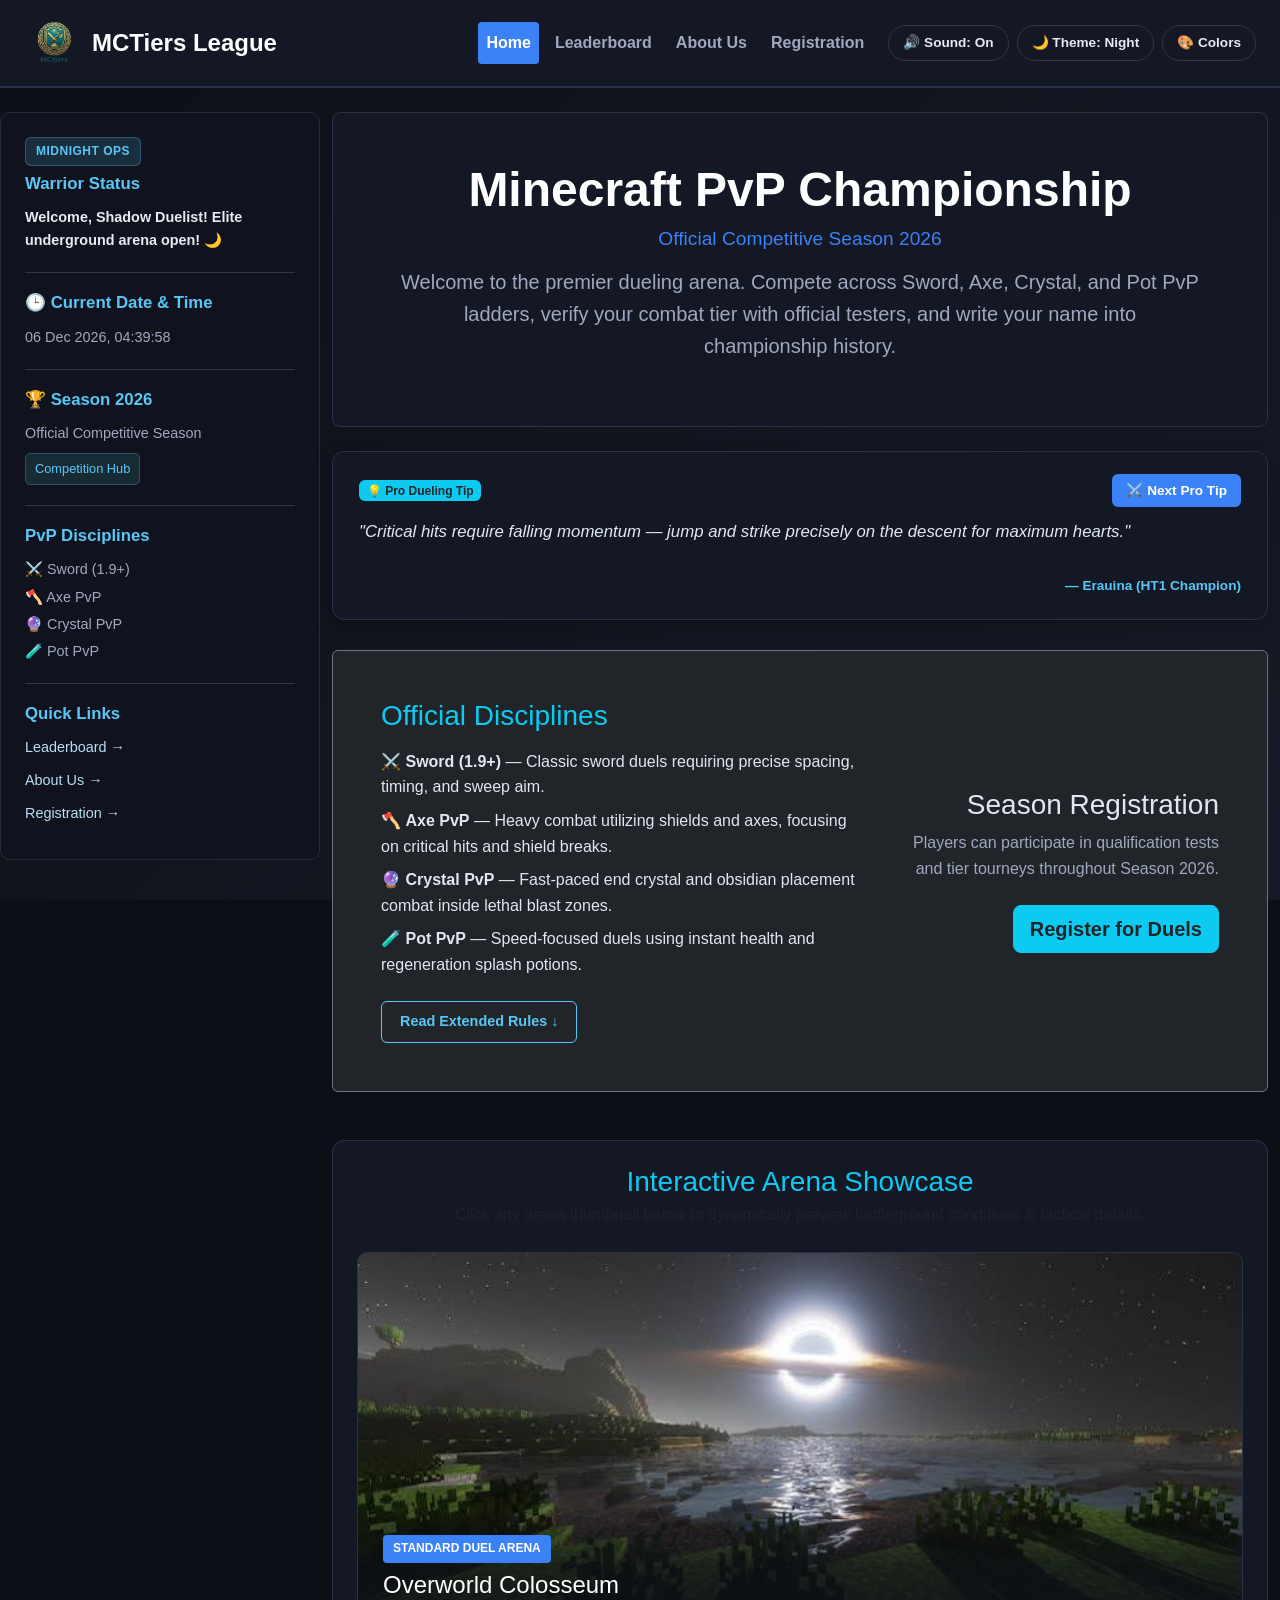
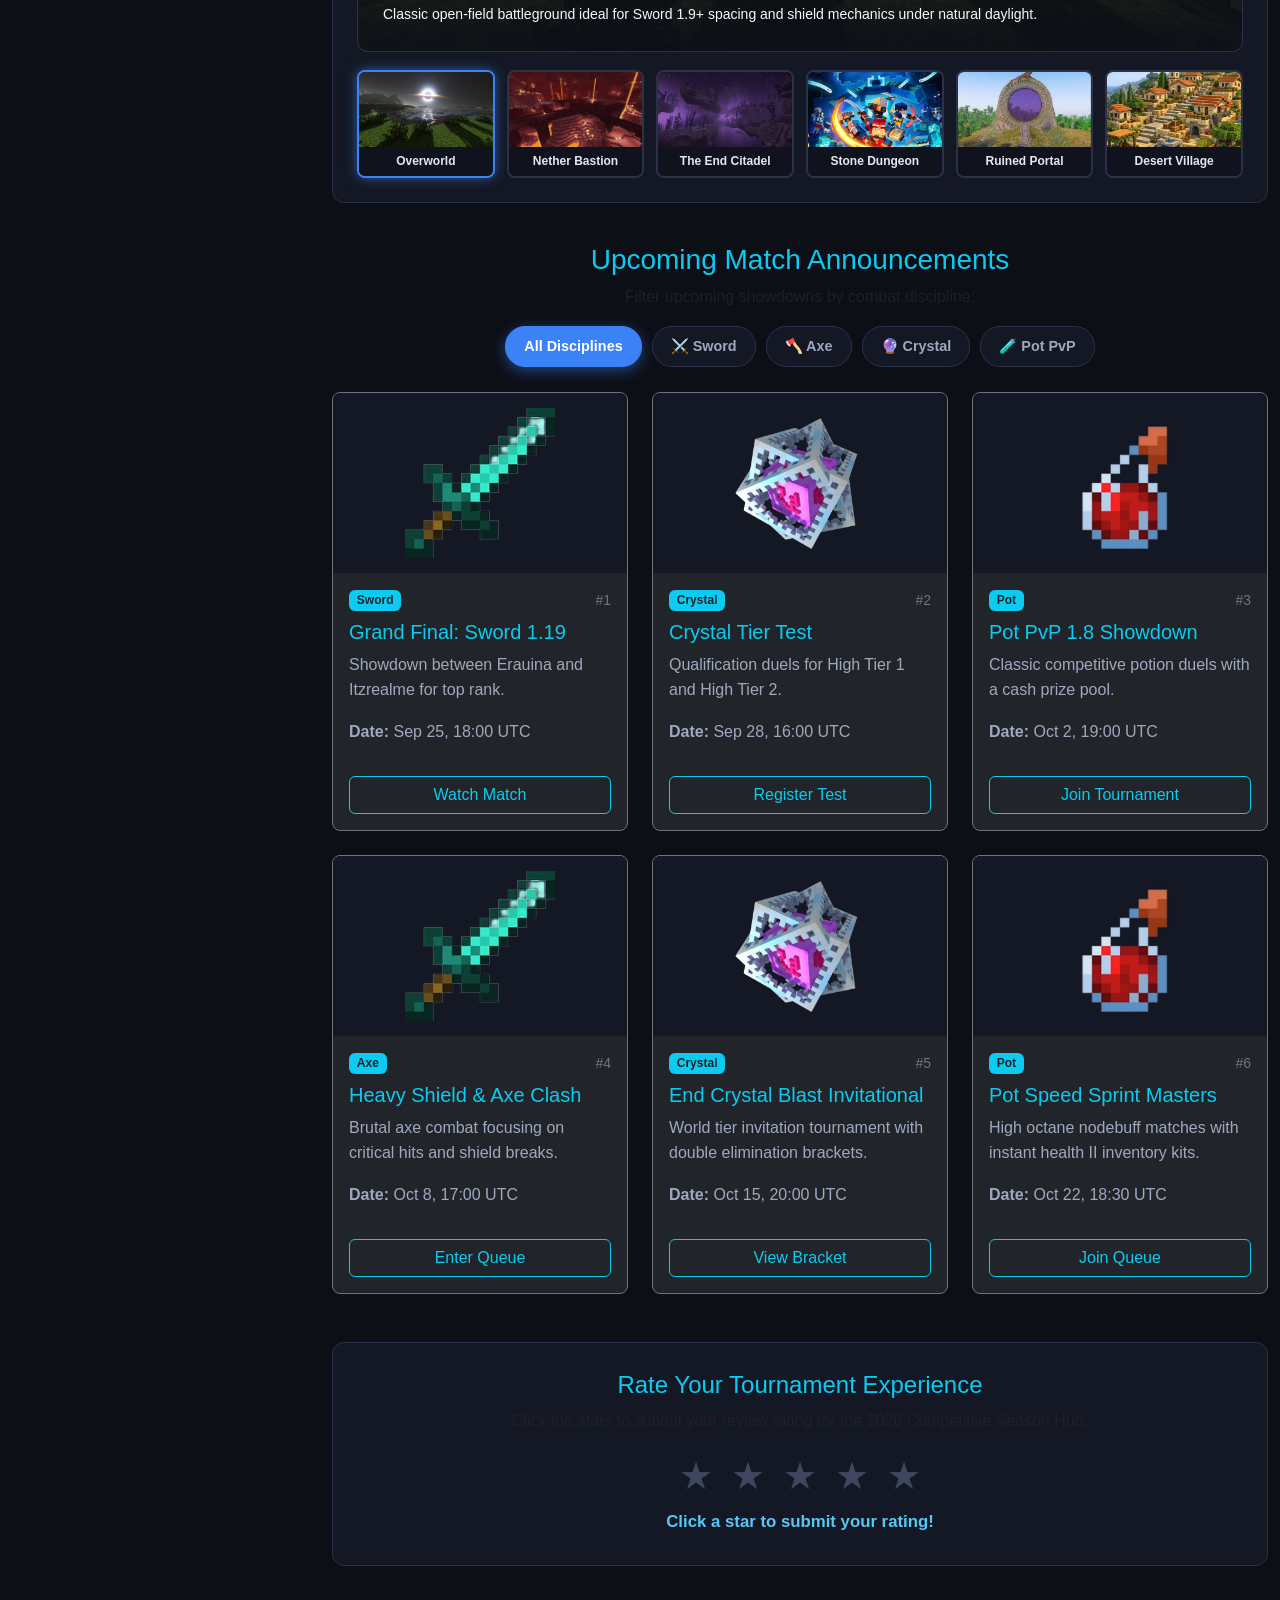
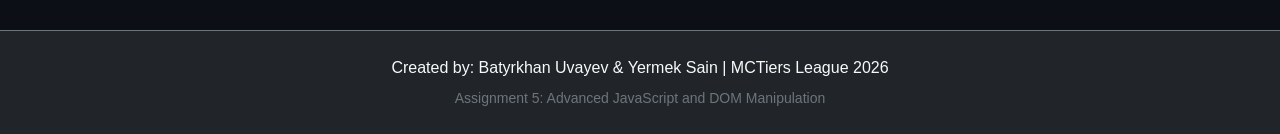
==== index.html @ 9275f5e4 "1" ====
<!DOCTYPE html>
<html lang="en">

<head>
    <meta charset="UTF-8">
    <meta name="viewport" content="width=device-width, initial-scale=1.0">
    <title>Minecraft PvP Championship - Hub</title>

    <link href="https://fonts.googleapis.com/css2?family=Poppins:wght@300;400;600;700&display=swap" rel="stylesheet">
    <link rel="stylesheet" href="css/bootstrap.min.css">
    <link rel="stylesheet" href="css/style.css">
</head>

<body>

    <div class="page d-flex flex-column min-vh-100">

        <!-- Navigation Header with Keyboard Navigation & Utility Controls -->
        <header>
            <nav class="navbar navbar-expand-lg navbar-dark" aria-label="Main navigation">
                <div class="container-fluid px-sm-2 px-lg-4">
                    <a class="navbar-brand d-flex align-items-center gap-2" href="index.html">
                        <img src="images/logo.png" alt="MCTiers League logo" class="logo-img">
                        <span>MCTiers League</span>
                    </a>

                    <button class="navbar-toggler" type="button" data-bs-toggle="collapse" data-bs-target="#mainNav"
                        aria-controls="mainNav" aria-expanded="false" aria-label="Toggle navigation">
                        <span class="navbar-toggler-icon"></span>
                    </button>

                    <div class="collapse navbar-collapse" id="mainNav">
                        <ul class="navbar-nav ms-auto align-items-lg-center gap-lg-2">
                            <li class="nav-item">
                                <a class="nav-link active" href="index.html" aria-current="page">Home</a>
                            </li>
                            <li class="nav-item">
                                <a class="nav-link" href="leaderboard.html">Leaderboard</a>
                            </li>
                            <li class="nav-item">
                                <a class="nav-link" href="about.html">About Us</a>
                            </li>
                            <li class="nav-item">
                                <a class="nav-link" href="contact.html">Registration</a>
                            </li>
                            <li class="nav-item ms-lg-2 mt-2 mt-lg-0">
                                <div class="nav-actions-container">
                                    <button type="button" id="soundToggleBtn" class="nav-action-btn" aria-pressed="true">
                                        🔊 Sound: On
                                    </button>
                                    <button type="button" id="themeToggleBtn" class="nav-action-btn">
                                        🌙 Theme: Night
                                    </button>
                                    <button type="button" id="changeThemeBtn" class="nav-action-btn">
                                        🎨 Colors
                                    </button>
                                </div>
                            </li>
                        </ul>
                    </div>
                </div>
            </nav>
        </header>

        <!-- Main Body Layout -->
        <div class="container-fluid flex-grow-1">
            <div class="row g-4 align-items-start py-4">

                <!-- Sidebar with Live Clock & Dynamic Time-of-Day Greeting (Switch statement) -->
                <aside class="site-aside col-lg-3 px-sm-3 px-lg-4 py-4" aria-label="League info sidebar">
                    
                    <div class="aside-section">
                        <span id="greetingBadge" class="greeting-badge">Gladiator Briefing</span>
                        <h2 class="h5">Warrior Status</h2>
                        <p id="timeGreeting" class="greeting-text">Loading combat briefing...</p>
                    </div>

                    <hr>

                    <div class="aside-section">
                        <h2 class="h5">🕒 Current Date &amp; Time</h2>
                        <p id="currentDateTime" class="mb-0">Loading...</p>
                    </div>

                    <hr>

                    <div class="aside-section">
                        <h2 class="h5">🏆 Season 2026</h2>
                        <p>Official Competitive Season</p>
                        <span class="season-badge">Competition Hub</span>
                    </div>

                    <hr>

                    <div class="aside-section">
                        <h2 class="h5">PvP Disciplines</h2>
                        <p class="mb-1">⚔️ Sword (1.9+)</p>
                        <p class="mb-1">🪓 Axe PvP</p>
                        <p class="mb-1">🔮 Crystal PvP</p>
                        <p class="mb-0">🧪 Pot PvP</p>
                    </div>

                    <hr>

                    <div class="aside-section">
                        <h2 class="h5">Quick Links</h2>
                        <a href="leaderboard.html">Leaderboard →</a>
                        <a href="about.html">About Us →</a>
                        <a href="contact.html">Registration →</a>
                    </div>

                </aside>

                <!-- Main Content Area -->
                <main class="col-lg-9">

                    <!-- Hero Section -->
                    <section class="hero-banner p-4 p-lg-5 mb-4 text-center">
                        <h1 class="display-5 fw-bold text-white mb-2">Minecraft PvP Championship</h1>
                        <h2 class="subtitle h4 mb-3">Official Competitive Season 2026</h2>
                        <p class="lead mx-auto" style="max-width: 800px;">
                            Welcome to the premier dueling arena. Compete across Sword, Axe, Crystal, and Pot PvP ladders, 
                            verify your combat tier with official testers, and write your name into championship history.
                        </p>
                    </section>

                    <!-- Interactive Pro PvP Tip / Quote Generator -->
                    <section class="pvp-tip-box" aria-label="Pro PvP tips generator">
                        <div class="tip-header">
                            <span class="badge bg-info text-dark">💡 Pro Dueling Tip</span>
                            <button type="button" id="newTipBtn" class="btn-tip-refresh">
                                ⚔️ Next Pro Tip
                            </button>
                        </div>
                        <p id="pvpTipContent" class="tip-text mb-1">
                            "Critical hits require falling momentum — jump and strike precisely on the descent for maximum hearts."
                        </p>
                        <div id="pvpTipAuthor" class="tip-author">— Erauina (HT1 Champion)</div>
                    </section>

                    <!-- Official Disciplines & "Read More" Expandable Lore -->
                    <section class="rules-section p-4 p-lg-5 mb-5 bg-dark rounded border border-secondary">
                        <div class="row g-4 align-items-center">
                            <div class="col-lg-7">
                                <h2 class="text-info h3">Official Disciplines</h2>
                                <ul class="list-unstyled mt-3 mb-4">
                                    <li class="mb-2">⚔️ <strong>Sword (1.9+)</strong> — Classic sword duels requiring precise spacing, timing, and sweep aim.</li>
                                    <li class="mb-2">🪓 <strong>Axe PvP</strong> — Heavy combat utilizing shields and axes, focusing on critical hits and shield breaks.</li>
                                    <li class="mb-2">🔮 <strong>Crystal PvP</strong> — Fast-paced end crystal and obsidian placement combat inside lethal blast zones.</li>
                                    <li class="mb-2">🧪 <strong>Pot PvP</strong> — Speed-focused duels using instant health and regeneration splash potions.</li>
                                </ul>

                                <button type="button" id="readMoreRulesBtn" class="read-more-btn" aria-expanded="false" aria-controls="extendedRules">
                                    Read Extended Rules ↓
                                </button>

                                <!-- Hidden content toggled via JavaScript style.display -->
                                <div id="extendedRules">
                                    <h3 class="h5 text-warning mb-2">Tournament Regulations & Fair Play:</h3>
                                    <p class="small text-muted mb-2">• <strong>Ping Equalization:</strong> Matches are hosted on neutral Frankfurt & Virginia proxy nodes to guarantee balanced knockback.</p>
                                    <p class="small text-muted mb-2">• <strong>Client Verification:</strong> Allowed clients are Lunar, Badlion, and Vanilla. Custom autoclickers, reach macros, or ghost clients lead to immediate permanent ban.</p>
                                    <p class="small text-muted mb-0">• <strong>Tier Test Protocol:</strong> First to 5 wins against an official tier examiner determines your official HT1, LT1, HT2, or LT2 ranking.</p>
                                </div>
                            </div>

                            <div class="col-lg-5 text-lg-end text-center">
                                <h2 class="h3">Season Registration</h2>
                                <p>Players can participate in qualification tests and tier tourneys throughout Season 2026.</p>
                                <a href="contact.html" class="btn btn-info btn-lg mt-2 fw-bold text-dark">Register for Duels</a>
                            </div>
                        </div>
                    </section>

                    <!-- Interactive Arena Showcase & Thumbnail Gallery (Attribute Manipulation) -->
                    <section class="arena-showcase" aria-label="Tournament Arenas Gallery">
                        <div class="text-center mb-4">
                            <h2 class="text-info h3 mb-1">Interactive Arena Showcase</h2>
                            <p class="text-muted">Click any arena thumbnail below to dynamically preview battleground conditions & tactical details.</p>
                        </div>

                        <!-- Main Display Image with Dynamic Attributes (src, alt, caption) -->
                        <div class="arena-main-wrap">
                            <img id="arenaDisplayImg" src="images/overworld.jpg" alt="Overworld Colosseum" class="arena-main-img">
                            <div class="arena-caption-overlay">
                                <span id="arenaDisplayBadge" class="arena-badge">Standard Duel Arena</span>
                                <h3 id="arenaDisplayTitle" class="text-white h4 mb-1">Overworld Colosseum</h3>
                                <p id="arenaDisplayDesc" class="text-light mb-0 small">
                                    Classic open-field battleground ideal for Sword 1.9+ spacing and shield mechanics under natural daylight.
                                </p>
                            </div>
                        </div>

                        <!-- Clickable Thumbnails Grid -->
                        <div class="arena-thumbnails" role="group" aria-label="Arena thumbnails">
                            <button type="button" class="arena-thumb-btn active-thumb" data-src="images/overworld.jpg" data-file="overworld.jpg" aria-label="Select Overworld Colosseum">
                                <img src="images/overworld.jpg" alt="Overworld" class="arena-thumb-img">
                                <div class="arena-thumb-title">Overworld</div>
                            </button>
                            <button type="button" class="arena-thumb-btn" data-src="images/nether.jpg" data-file="nether.jpg" aria-label="Select Nether Fortress">
                                <img src="images/nether.jpg" alt="Nether" class="arena-thumb-img">
                                <div class="arena-thumb-title">Nether Bastion</div>
                            </button>
                            <button type="button" class="arena-thumb-btn" data-src="images/end.jpg" data-file="end.jpg" aria-label="Select The End Citadel">
                                <img src="images/end.jpg" alt="The End" class="arena-thumb-img">
                                <div class="arena-thumb-title">The End Citadel</div>
                            </button>
                            <button type="button" class="arena-thumb-btn" data-src="images/dungeon.jpg" data-file="dungeon.jpg" aria-label="Select Stone Dungeon">
                                <img src="images/dungeon.jpg" alt="Dungeon" class="arena-thumb-img">
                                <div class="arena-thumb-title">Stone Dungeon</div>
                            </button>
                            <button type="button" class="arena-thumb-btn" data-src="images/portal.jpg" data-file="portal.jpg" aria-label="Select Ruined Portal">
                                <img src="images/portal.jpg" alt="Portal" class="arena-thumb-img">
                                <div class="arena-thumb-title">Ruined Portal</div>
                            </button>
                            <button type="button" class="arena-thumb-btn" data-src="images/village.jpg" data-file="village.jpg" aria-label="Select Desert Village">
                                <img src="images/village.jpg" alt="Village" class="arena-thumb-img">
                                <div class="arena-thumb-title">Desert Village</div>
                            </button>
                        </div>
                    </section>

                    <!-- Match Announcements with Dynamic Category Filtering (Switch & Array Methods) -->
                    <section class="mb-5" aria-label="Match Announcements">
                        <div class="text-center mb-4">
                            <h2 class="text-info h3 mb-2">Upcoming Match Announcements</h2>
                            <p class="text-muted">Filter upcoming showdowns by combat discipline:</p>

                            <!-- Filter buttons handled via JS Switch statement -->
                            <div class="filter-btn-group" role="group" aria-label="Filter matches by discipline">
                                <button type="button" class="btn-discipline-filter active" data-discipline="All">All Disciplines</button>
                                <button type="button" class="btn-discipline-filter" data-discipline="Sword">⚔️ Sword</button>
                                <button type="button" class="btn-discipline-filter" data-discipline="Axe">🪓 Axe</button>
                                <button type="button" class="btn-discipline-filter" data-discipline="Crystal">🔮 Crystal</button>
                                <button type="button" class="btn-discipline-filter" data-discipline="Pot">🧪 Pot PvP</button>
                            </div>
                        </div>

                        <!-- Matches Container dynamically generated from JavaScript objects -->
                        <div id="matchesContainer" class="row g-4 matches-container">
                            <!-- Injected by JavaScript -->
                        </div>
                    </section>

                    <!-- Interactive Community Star Rating Box (querySelectorAll, Event Handling & Audio Feedback) -->
                    <section class="star-rating-box" aria-label="Rate the tournament hub">
                        <h2 class="text-info h4 mb-2">Rate Your Tournament Experience</h2>
                        <p class="text-muted mb-1">Click the stars to submit your review rating for the 2026 Competitive Season Hub:</p>
                        
                        <div class="stars-container" role="radiogroup" aria-label="5 Star Rating">
                            <button type="button" class="star-btn" data-star="1" aria-label="1 Star">★</button>
                            <button type="button" class="star-btn" data-star="2" aria-label="2 Stars">★</button>
                            <button type="button" class="star-btn" data-star="3" aria-label="3 Stars">★</button>
                            <button type="button" class="star-btn" data-star="4" aria-label="4 Stars">★</button>
                            <button type="button" class="star-btn" data-star="5" aria-label="5 Stars">★</button>
                        </div>

                        <p id="ratingFeedback" class="rating-feedback">Click a star to submit your rating!</p>
                    </section>

                </main>
            </div>
        </div>

        <!-- Footer -->
        <footer class="py-4 text-center mt-auto bg-dark border-top border-secondary">
            <div class="container">
                <p class="mb-1 text-light">Created by: Batyrkhan Uvayev &amp; Yermek Sain | MCTiers League 2026</p>
                <small class="text-secondary">Assignment 5: Advanced JavaScript and DOM Manipulation</small>
            </div>
        </footer>

    </div>

    <!-- Scripts -->
    <script src="js/bootstrap.bundle.min.js"></script>
    <script src="js/script.js"></script>
</body>

</html>
---- css/style.css ----
* {
    margin: 0;
    padding: 0;
    box-sizing: border-box;
}

body {
    background-color: #0d0f17;
    color: #e1e6f0;
    font-family: 'Segoe UI', Tahoma, Geneva, Verdana, sans-serif;
    line-height: 1.6;
    background-color: #0d0f17;
    background-image: linear-gradient(135deg, #0d0f17, #171a26);
    background-attachment: fixed;
    background-size: cover;
    transition: background-color 0.5s ease;
}

.page {
    min-height: 100vh;
    display: flex;
    flex-direction: column;
}

header {
    background-color: #141824;
    border-bottom: 2px solid #2a3148;
}

.navbar-brand {
    color: #ffffff !important;
    font-size: 1.5rem;
    font-weight: 700;
}

.logo-img {
    width: 60px;
    height: 60px;
    border-radius: 6px;
    object-fit: cover;
}

.navbar-nav .nav-link {
    color: #a0a8c0;
    font-weight: 600;
}

.navbar-nav .nav-link:hover {
    color: #ffffff;
}

.navbar-nav .nav-link.active {
    background-color: #3b82f6;
    color: #ffffff;
    border-radius: 4px;
}

aside {
    background-color: #141824;
    border-right: 1px solid #2a3148;
}

aside h2 {
    color: #3b82f6;
    font-size: 1.4rem;
}

aside p {
    color: #a0a8c0;
    font-size: 0.95rem;
}

main {
    min-width: 0;
}

h1,
h2,
h3 {
    color: #ffffff;
}

h1 {
    font-size: 2.5rem;
}

p {
    color: #a0a8c0;
}


.site-aside {
    color: #c5c9d6;
    background-color: #10131d;
    border: 1px solid #252938;
    border-radius: 10px;
    align-self: flex-start;
}

.aside-section h2 {
    color: #59c7f5;
    font-size: 1.05rem;
    font-weight: 600;
    margin-bottom: 12px;
}

.aside-section p {
    font-size: 0.9rem;
    margin-bottom: 8px;
    overflow-wrap: anywhere;
}

.site-aside hr {
    border-color: #303548;
    opacity: 1;
    margin: 20px 0;
}

.season-badge {
    display: inline-block;
    background-color: #172b35;
    color: #59c7f5;
    border: 1px solid #28536a;
    border-radius: 5px;
    padding: 5px 9px;
    font-size: 0.8rem;
}

.site-aside a {
    display: block;
    color: #b7dff5;
    text-decoration: none;
    font-size: 0.9rem;
    margin-bottom: 10px;
    transition: color 0.2s ease;
}

.site-aside a:hover {
    color: #59c7f5;
}



.hero-banner,
.rules-section {
    background-color: #141824;
    border: 1px solid #2a3148;
    border-radius: 8px;
}

.subtitle {
    color: #3b82f6;
    font-size: 1.2rem;
}

.match-card {
    background-color: #141824;
    border: 1px solid #2a3148;
    border-radius: 8px;
    overflow: hidden;
    transition: transform 0.3s ease, box-shadow 0.3s ease;
}

.match-card:hover {
    transform: translateY(-8px);
    box-shadow: 0 10px 20px rgba(59, 130, 246, 0.2);
}

.match-card img {
    height: 180px;
    background-color: #141824;
    object-fit: cover;
}

.match-card img.pixel-icon {
    object-fit: contain;
    padding: 15px;
}

.card-title {
    color: #ffffff;
}

.card-text {
    color: #a0a8c0;
}

.btn-primary {
    background-color: #3b82f6;
    border-color: #3b82f6;
}

.btn-primary:hover {
    background-color: #2563ed;
    border-color: #2563ed;
}

.gallery-section {
    margin-bottom: 40px;
}

.carousel {
    border: 1px solid #2a3148;
    border-radius: 8px;
    overflow: hidden;
}

.carousel-img {
    height: 450px;
    object-fit: contain;
    background-color: #141824;
    image-rendering: pixelated;
}

.carousel-caption {
    background-color: rgba(20, 24, 36, 0.85);
    border-radius: 6px;
}

.team-member {
    display: flex;
    align-items: center;
    gap: 20px;
    background-color: #141824;
    border: 1px solid #2a3148;
    border-radius: 8px;
}

.member-avatar {
    width: 100px;
    height: 100px;
    border-radius: 50%;
    object-fit: cover;
    border: 2px solid #3b82f6;
    flex-shrink: 0;
}

.form-label {
    color: #e1e6f0;
    font-weight: 600;
}

.form-control,
.form-select {
    background-color: #0d0f17;
    border: 1px solid #2a3148;
    color: #e1e6f0;
}

.form-control:focus,
.form-select:focus {
    background-color: #0d0f17;
    color: #e1e6f0;
    border-color: #3b82f6;
    box-shadow: 0 0 0 0.2rem rgba(59, 130, 246, 0.25);
}

.form-control::placeholder {
    color: #6f7890;
}

.table {
    margin-bottom: 0;
}

.table-dark {
    --bs-table-bg: #141824;
    --bs-table-border-color: #2a3148;
}

.table thead th {
    color: #3b82f6;
}

footer {
    background-color: #080a10;
    border-top: 1px solid #1e2436;
    text-align: center;
}

footer p {
    color: #a0a8c0;
}

@media (max-width: 991px) {
    h1 {
        font-size: 2rem;
    }

    h2 {
        font-size: 1.5rem;
    }

    .navbar-nav {
        margin-top: 15px;
    }

    .navbar-nav .nav-link {
        padding: 8px 12px;
    }

    aside {
        border-right: none;
        border-bottom: 1px solid #2a3148;
    }

    .carousel-img {
        height: 350px;
    }
}

@media (max-width: 767px) {
    h1 {
        font-size: 1.7rem;
    }

    h2 {
        font-size: 1.3rem;
    }

    h3 {
        font-size: 1.1rem;
    }

    p,
    li {
        font-size: 0.9rem;
    }

    .logo-img {
        width: 50px;
        height: 50px;
    }

    .carousel-img {
        height: 250px;
    }

    .team-member {
        flex-direction: column;
        text-align: center;
    }

    .member-avatar {
        width: 85px;
        height: 85px;
    }
}

@media (max-width: 575px) {
    h1 {
        font-size: 1.5rem;
    }

    .carousel-img {
        height: 200px;
    }

    .carousel-caption {
        padding: 5px;
    }

    .carousel-caption h3 {
        font-size: 0.9rem;
    }
}


/* Task 2: Custom FAQ Accordion */

.faq-section {
    max-width: 900px;
    margin: 50px auto;
    padding: 0 20px;
}

.faq-title {
    text-align: center;
    color: #59c7f5;
    font-size: 2rem;
    margin-bottom: 30px;
}

.faq-container {
    display: flex;
    flex-direction: column;
    gap: 12px;
}

.faq-item {
    background: #151824;
    border: 1px solid #303548;
    border-radius: 10px;
    overflow: hidden;
}

.faq-question {
    width: 100%;
    padding: 20px;
    background: #151824;
    color: #e6eaf2;
    border: none;
    text-align: left;
    font-size: 1rem;
    font-weight: 600;
    display: flex;
    justify-content: space-between;
    align-items: center;
    gap: 15px;
    cursor: pointer;
    transition: background 0.25s ease, color 0.25s ease;
}

.faq-question:hover,
.faq-question.active {
    background: #172b35;
    color: #59c7f5;
}

.faq-icon {
    font-size: 1.5rem;
    color: #59c7f5;
    transition: transform 0.3s ease;
}

.faq-question.active .faq-icon {
    transform: rotate(45deg);
}

.faq-answer {
    display: grid;
    grid-template-rows: 0fr;
    transition: grid-template-rows 0.3s ease;
}

.faq-answer.open {
    grid-template-rows: 1fr;
}

.faq-answer-inner {
    overflow: hidden;
}

.faq-answer-inner p {
    color: #c5c9d6;
    line-height: 1.7;
    padding: 0 20px;
    margin: 0;
    opacity: 0;
    transition: opacity 0.25s ease, padding 0.3s ease;
}

.faq-answer.open .faq-answer-inner p {
    padding: 18px 20px;
    opacity: 1;
}

@media (max-width: 576px) {
    .faq-section {
        padding: 0 15px;
        margin: 35px auto;
    }

    .faq-title {
        font-size: 1.5rem;
    }

    .faq-question {
        padding: 16px;
        font-size: 0.95rem;
    }
}

.subscribe-section {
    text-align: center;
    margin: 30px 0;
}

.subscribe-btn {
    padding: 12px 24px;
    border: none;
    border-radius: 8px;
    background: #3b82f6;
    color: #fff;
    font-size: 1rem;
    font-weight: 600;
    cursor: pointer;
    transition: background 0.25s ease;
}

.subscribe-btn:hover {
    background: #2563eb;
}

.subscribe-overlay {
    display: none;
    position: fixed;
    inset: 0;
    z-index: 9999;
    padding: 20px;
    background: rgba(0, 0, 0, 0.75);
    align-items: center;
    justify-content: center;
}

.subscribe-overlay.active {
    display: flex;
}

.subscribe-popup {
    position: relative;
    width: 100%;
    max-width: 450px;
    padding: 30px;
    border: 1px solid #303548;
    border-radius: 14px;
    background: #141824;
    color: #e6eaf2;
    box-shadow: 0 15px 50px rgba(0, 0, 0, 0.4);
    animation: popupAppear 0.25s ease;
}

.subscribe-popup h2 {
    margin: 0 25px 12px 0;
    color: #59c7f5;
    font-size: 1.5rem;
}

.subscribe-popup > p {
    color: #c5c9d6;
    line-height: 1.6;
}

.subscribe-close {
    position: absolute;
    top: 12px;
    right: 16px;
    border: none;
    background: transparent;
    color: #e6eaf2;
    font-size: 28px;
    cursor: pointer;
}

.subscribe-popup label {
    display: block;
    margin: 20px 0 8px;
    color: #e6eaf2;
}

.subscribe-popup input {
    width: 100%;
    padding: 12px;
    border: 1px solid #3b4258;
    border-radius: 7px;
    outline: none;
    background: #0d0f17;
    color: #fff;
}

.subscribe-popup input:focus {
    border-color: #59c7f5;
}

.subscribe-error {
    margin: 6px 0;
    color: #ff7373;
    font-size: 0.9rem;
}

.subscribe-success {
    color: #65d99a;
    font-size: 0.95rem;
}

@keyframes popupAppear {
    from {
        opacity: 0;
        transform: translateY(-12px);
    }
    to {
        opacity: 1;
        transform: translateY(0);
    }
}

@media (max-width: 480px) {
    .subscribe-popup {
        padding: 24px 20px;
    }
}


/* ==========================================================
   ASSIGNMENT 5: ADVANCED JAVASCRIPT & DOM MANIPULATION STYLES
   ========================================================== */

/* ----------------------------------------------------------
   1. Day / Night Theme Styles
   ---------------------------------------------------------- */
body.light-theme {
    background-color: #f1f5f9 !important;
    background-image: linear-gradient(135deg, #f8fafc, #e2e8f0) !important;
    color: #0f172a !important;
}

body.light-theme header,
body.light-theme aside,
body.light-theme .site-aside,
body.light-theme .hero-banner,
body.light-theme .rules-section,
body.light-theme .match-card,
body.light-theme .arena-showcase,
body.light-theme .stat-card,
body.light-theme .star-rating-box,
body.light-theme .pvp-tip-box,
body.light-theme .team-member,
body.light-theme .faq-item,
body.light-theme .subscribe-popup,
body.light-theme .registration-card,
body.light-theme footer {
    background-color: #ffffff !important;
    border-color: #cbd5e1 !important;
    color: #0f172a !important;
    box-shadow: 0 4px 14px rgba(0, 0, 0, 0.05);
}

body.light-theme h1,
body.light-theme h2,
body.light-theme h3,
body.light-theme .card-title,
body.light-theme .navbar-brand {
    color: #0f172a !important;
}

body.light-theme p,
body.light-theme .card-text,
body.light-theme aside p,
body.light-theme .navbar-nav .nav-link {
    color: #475569 !important;
}

body.light-theme .navbar-nav .nav-link:hover,
body.light-theme .navbar-nav .nav-link.active {
    color: #0284c7 !important;
}

body.light-theme .table-dark {
    --bs-table-bg: #ffffff;
    --bs-table-striped-bg: #f8fafc;
    --bs-table-hover-bg: #f1f5f9;
    --bs-table-color: #0f172a;
    --bs-table-border-color: #cbd5e1;
    color: #0f172a !important;
}

body.light-theme .form-control,
body.light-theme .form-select {
    background-color: #f8fafc !important;
    border-color: #cbd5e1 !important;
    color: #0f172a !important;
}

body.light-theme .form-label {
    color: #0f172a !important;
}

/* ----------------------------------------------------------
   2. Navbar Interactive Utility Buttons
   ---------------------------------------------------------- */
.nav-actions-container {
    display: flex;
    align-items: center;
    flex-wrap: wrap;
    gap: 8px;
}

.nav-action-btn {
    display: inline-flex;
    align-items: center;
    gap: 6px;
    padding: 6px 14px;
    font-size: 0.85rem;
    font-weight: 600;
    border-radius: 20px;
    border: 1px solid #303548;
    background: #151824;
    color: #e6eaf2;
    cursor: pointer;
    transition: all 0.25s ease;
    text-decoration: none;
}

.nav-action-btn:hover {
    background: #1f2438;
    border-color: #59c7f5;
    color: #59c7f5;
    transform: translateY(-2px);
    box-shadow: 0 4px 10px rgba(89, 199, 245, 0.2);
}

.nav-action-btn:focus-visible {
    outline: 2px solid #59c7f5;
    outline-offset: 2px;
}

/* ----------------------------------------------------------
   3. Dynamic Greeting Badge & Sidebar Styling
   ---------------------------------------------------------- */
.greeting-badge {
    display: inline-block;
    padding: 4px 10px;
    border-radius: 6px;
    font-size: 0.75rem;
    font-weight: 700;
    text-transform: uppercase;
    letter-spacing: 0.5px;
    margin-bottom: 8px;
    background: rgba(89, 199, 245, 0.15);
    color: #59c7f5;
    border: 1px solid rgba(89, 199, 245, 0.3);
}

.greeting-text {
    font-weight: 600;
    font-size: 0.95rem;
    color: #e6eaf2;
    margin-bottom: 0;
}

/* ----------------------------------------------------------
   4. Pro PvP Tip Generator Card
   ---------------------------------------------------------- */
.pvp-tip-box {
    background: #141824;
    border: 1px solid #2a3148;
    border-radius: 12px;
    padding: 22px 26px;
    margin-bottom: 30px;
    position: relative;
    box-shadow: 0 6px 20px rgba(0, 0, 0, 0.25);
    transition: transform 0.3s ease, border-color 0.3s ease;
}

.pvp-tip-box:hover {
    border-color: #59c7f5;
}

.tip-header {
    display: flex;
    justify-content: space-between;
    align-items: center;
    margin-bottom: 12px;
}

.tip-text {
    font-size: 1.05rem;
    font-style: italic;
    color: #e2e8f0;
    min-height: 48px;
    line-height: 1.5;
    transition: opacity 0.3s ease;
}

.tip-author {
    font-size: 0.85rem;
    color: #59c7f5;
    font-weight: 600;
    margin-top: 8px;
    text-align: right;
}

.btn-tip-refresh {
    background: #3b82f6;
    color: #ffffff;
    border: none;
    border-radius: 6px;
    padding: 6px 14px;
    font-size: 0.85rem;
    font-weight: 600;
    cursor: pointer;
    transition: all 0.2s ease;
}

.btn-tip-refresh:hover {
    background: #2563eb;
    transform: rotate(1deg) scale(1.03);
}

/* ----------------------------------------------------------
   5. Extended Rules & Read More Toggle
   ---------------------------------------------------------- */
#extendedRules {
    display: none;
    margin-top: 20px;
    padding-top: 20px;
    border-top: 1px dashed #303548;
    animation: fadeInRules 0.35s ease;
}

@keyframes fadeInRules {
    from { opacity: 0; transform: translateY(-8px); }
    to { opacity: 1; transform: translateY(0); }
}

.read-more-btn {
    background: transparent;
    border: 1px solid #59c7f5;
    color: #59c7f5;
    padding: 8px 18px;
    border-radius: 6px;
    font-weight: 600;
    font-size: 0.9rem;
    cursor: pointer;
    transition: all 0.25s ease;
}

.read-more-btn:hover {
    background: rgba(89, 199, 245, 0.15);
    color: #ffffff;
}

/* ----------------------------------------------------------
   6. Tournament Discipline Filter System
   ---------------------------------------------------------- */
.filter-btn-group {
    display: flex;
    flex-wrap: wrap;
    gap: 10px;
    justify-content: center;
    margin-bottom: 25px;
}

.btn-discipline-filter {
    padding: 8px 18px;
    border-radius: 20px;
    font-size: 0.9rem;
    font-weight: 600;
    border: 1px solid #2a3148;
    background: #141824;
    color: #a0a8c0;
    cursor: pointer;
    transition: all 0.25s ease;
}

.btn-discipline-filter:hover {
    border-color: #59c7f5;
    color: #ffffff;
    transform: translateY(-2px);
}

.btn-discipline-filter.active {
    background: #3b82f6;
    border-color: #3b82f6;
    color: #ffffff;
    box-shadow: 0 4px 14px rgba(59, 130, 246, 0.45);
}

.matches-container {
    transition: opacity 0.25s ease;
}

/* ----------------------------------------------------------
   7. Interactive Arena Showcase & Gallery (Attribute Manipulation)
   ---------------------------------------------------------- */
.arena-showcase {
    background: #141824;
    border: 1px solid #2a3148;
    border-radius: 12px;
    padding: 24px;
    margin-bottom: 40px;
}

.arena-main-wrap {
    position: relative;
    border-radius: 10px;
    overflow: hidden;
    height: 400px;
    border: 1px solid #2a3148;
    background: #0d0f17;
}

.arena-main-img {
    width: 100%;
    height: 100%;
    object-fit: cover;
    display: block;
    transition: opacity 0.3s ease, transform 0.3s ease;
}

.arena-main-img.fade-out {
    opacity: 0.15;
    transform: scale(0.97);
}

.arena-caption-overlay {
    position: absolute;
    bottom: 0;
    left: 0;
    right: 0;
    padding: 25px;
    background: linear-gradient(to top, rgba(13, 15, 23, 0.95) 10%, rgba(13, 15, 23, 0.7) 60%, transparent);
}

.arena-badge {
    display: inline-block;
    padding: 4px 10px;
    border-radius: 4px;
    font-size: 0.75rem;
    font-weight: 700;
    text-transform: uppercase;
    background: #3b82f6;
    color: #fff;
    margin-bottom: 8px;
}

.arena-thumbnails {
    display: grid;
    grid-template-columns: repeat(auto-fill, minmax(130px, 1fr));
    gap: 12px;
    margin-top: 18px;
}

.arena-thumb-btn {
    border: 2px solid #2a3148;
    border-radius: 8px;
    overflow: hidden;
    cursor: pointer;
    background: #141824;
    padding: 0;
    text-align: center;
    transition: all 0.25s ease;
}

.arena-thumb-btn:hover {
    border-color: #59c7f5;
    transform: translateY(-3px);
}

.arena-thumb-btn.active-thumb {
    border-color: #3b82f6;
    box-shadow: 0 0 12px rgba(59, 130, 246, 0.6);
}

.arena-thumb-img {
    width: 100%;
    height: 75px;
    object-fit: cover;
    display: block;
}

.arena-thumb-title {
    font-size: 0.75rem;
    font-weight: 600;
    padding: 5px;
    color: #e2e8f0;
    background: #10131d;
    white-space: nowrap;
    overflow: hidden;
    text-overflow: ellipsis;
}

/* ----------------------------------------------------------
   8. Star Rating Box (DOM Selection & Style / Content Updates)
   ---------------------------------------------------------- */
.star-rating-box {
    background: #141824;
    border: 1px solid #2a3148;
    border-radius: 12px;
    padding: 28px;
    text-align: center;
    margin-bottom: 40px;
}

.stars-container {
    display: inline-flex;
    gap: 10px;
    margin: 15px 0 10px;
}

.star-btn {
    background: transparent;
    border: none;
    font-size: 2.4rem;
    color: #3f4760;
    cursor: pointer;
    line-height: 1;
    padding: 4px;
    transition: transform 0.2s ease, color 0.2s ease, text-shadow 0.2s ease;
}

.star-btn:hover {
    transform: scale(1.25);
}

.star-btn.active,
.star-btn.hovered {
    color: #facc15;
    text-shadow: 0 0 12px rgba(250, 204, 21, 0.7);
}

.star-btn.pulse {
    animation: starPulseAnim 0.3s ease;
}

@keyframes starPulseAnim {
    0% { transform: scale(1); }
    50% { transform: scale(1.35); }
    100% { transform: scale(1); }
}

.rating-feedback {
    font-size: 1.05rem;
    font-weight: 600;
    min-height: 28px;
    color: #59c7f5;
    margin-bottom: 0;
}

/* ----------------------------------------------------------
   9. Leaderboard Statistics & Live Search Styles
   ---------------------------------------------------------- */
.stat-card {
    background: #141824;
    border: 1px solid #2a3148;
    border-radius: 10px;
    padding: 20px 15px;
    text-align: center;
    transition: all 0.25s ease;
}

.stat-card:hover {
    transform: translateY(-4px);
    border-color: #59c7f5;
    box-shadow: 0 6px 16px rgba(89, 199, 245, 0.15);
}

.stat-num {
    font-size: 2rem;
    font-weight: 700;
    color: #59c7f5;
    line-height: 1.2;
}

.stat-label {
    font-size: 0.8rem;
    color: #94a3b8;
    text-transform: uppercase;
    letter-spacing: 0.5px;
    margin-top: 4px;
}

.sortable-th {
    cursor: pointer;
    user-select: none;
    transition: color 0.2s ease;
}

.sortable-th:hover {
    color: #59c7f5 !important;
}

.tier-badge {
    display: inline-block;
    padding: 3px 8px;
    border-radius: 4px;
    font-size: 0.75rem;
    font-weight: 700;
}

.tier-ht1 { background: rgba(239, 68, 68, 0.2); color: #f87171; border: 1px solid #ef4444; }
.tier-lt1 { background: rgba(249, 115, 22, 0.2); color: #fb923c; border: 1px solid #f97316; }
.tier-ht2 { background: rgba(59, 130, 246, 0.2); color: #60a5fa; border: 1px solid #3b82f6; }
.tier-lt2 { background: rgba(168, 85, 247, 0.2); color: #c084fc; border: 1px solid #a855f7; }

/* ----------------------------------------------------------
   10. Multi-Step Registration Form Styles (Callbacks & Wizard)
   ---------------------------------------------------------- */
.registration-card {
    background: #141824;
    border: 1px solid #2a3148;
    border-radius: 14px;
    padding: 30px;
    box-shadow: 0 10px 30px rgba(0, 0, 0, 0.3);
}

.step-progress-wrapper {
    margin-bottom: 30px;
}

.step-progress-bar {
    height: 8px;
    background: #1e2438;
    border-radius: 4px;
    overflow: hidden;
    margin-bottom: 16px;
}

.step-progress-fill {
    height: 100%;
    width: 33.33%;
    background: linear-gradient(90deg, #3b82f6, #59c7f5);
    transition: width 0.4s ease;
}

.step-indicators {
    display: flex;
    justify-content: space-between;
}

.step-indicator {
    display: flex;
    align-items: center;
    gap: 8px;
    font-size: 0.85rem;
    color: #64748b;
    font-weight: 600;
    transition: color 0.3s ease;
}

.step-indicator.active {
    color: #59c7f5;
}

.step-indicator.completed {
    color: #10b981;
}

.step-circle {
    width: 28px;
    height: 28px;
    border-radius: 50%;
    display: inline-flex;
    align-items: center;
    justify-content: center;
    background: #1e2438;
    border: 2px solid #334155;
    font-size: 0.8rem;
    transition: all 0.3s ease;
}

.step-indicator.active .step-circle {
    background: #3b82f6;
    border-color: #59c7f5;
    color: #ffffff;
}

.step-indicator.completed .step-circle {
    background: #10b981;
    border-color: #10b981;
    color: #ffffff;
}

.form-step {
    display: none;
    animation: fadeInFormStep 0.35s ease;
}

.form-step.active {
    display: block;
}

@keyframes fadeInFormStep {
    from { opacity: 0; transform: translateY(12px); }
    to { opacity: 1; transform: translateY(0); }
}

.step-buttons {
    display: flex;
    justify-content: space-between;
    margin-top: 25px;
    gap: 15px;
}

.submission-feedback-card {
    display: none;
    text-align: center;
    padding: 35px 20px;
    animation: popSuccess 0.4s cubic-bezier(0.175, 0.885, 0.32, 1.275);
}

@keyframes popSuccess {
    from { opacity: 0; transform: scale(0.9); }
    to { opacity: 1; transform: scale(1); }
}

.success-icon-badge {
    width: 70px;
    height: 70px;
    margin: 0 auto 20px;
    background: rgba(16, 185, 129, 0.2);
    border: 2px solid #10b981;
    color: #10b981;
    border-radius: 50%;
    display: flex;
    align-items: center;
    justify-content: center;
    font-size: 2.2rem;
}
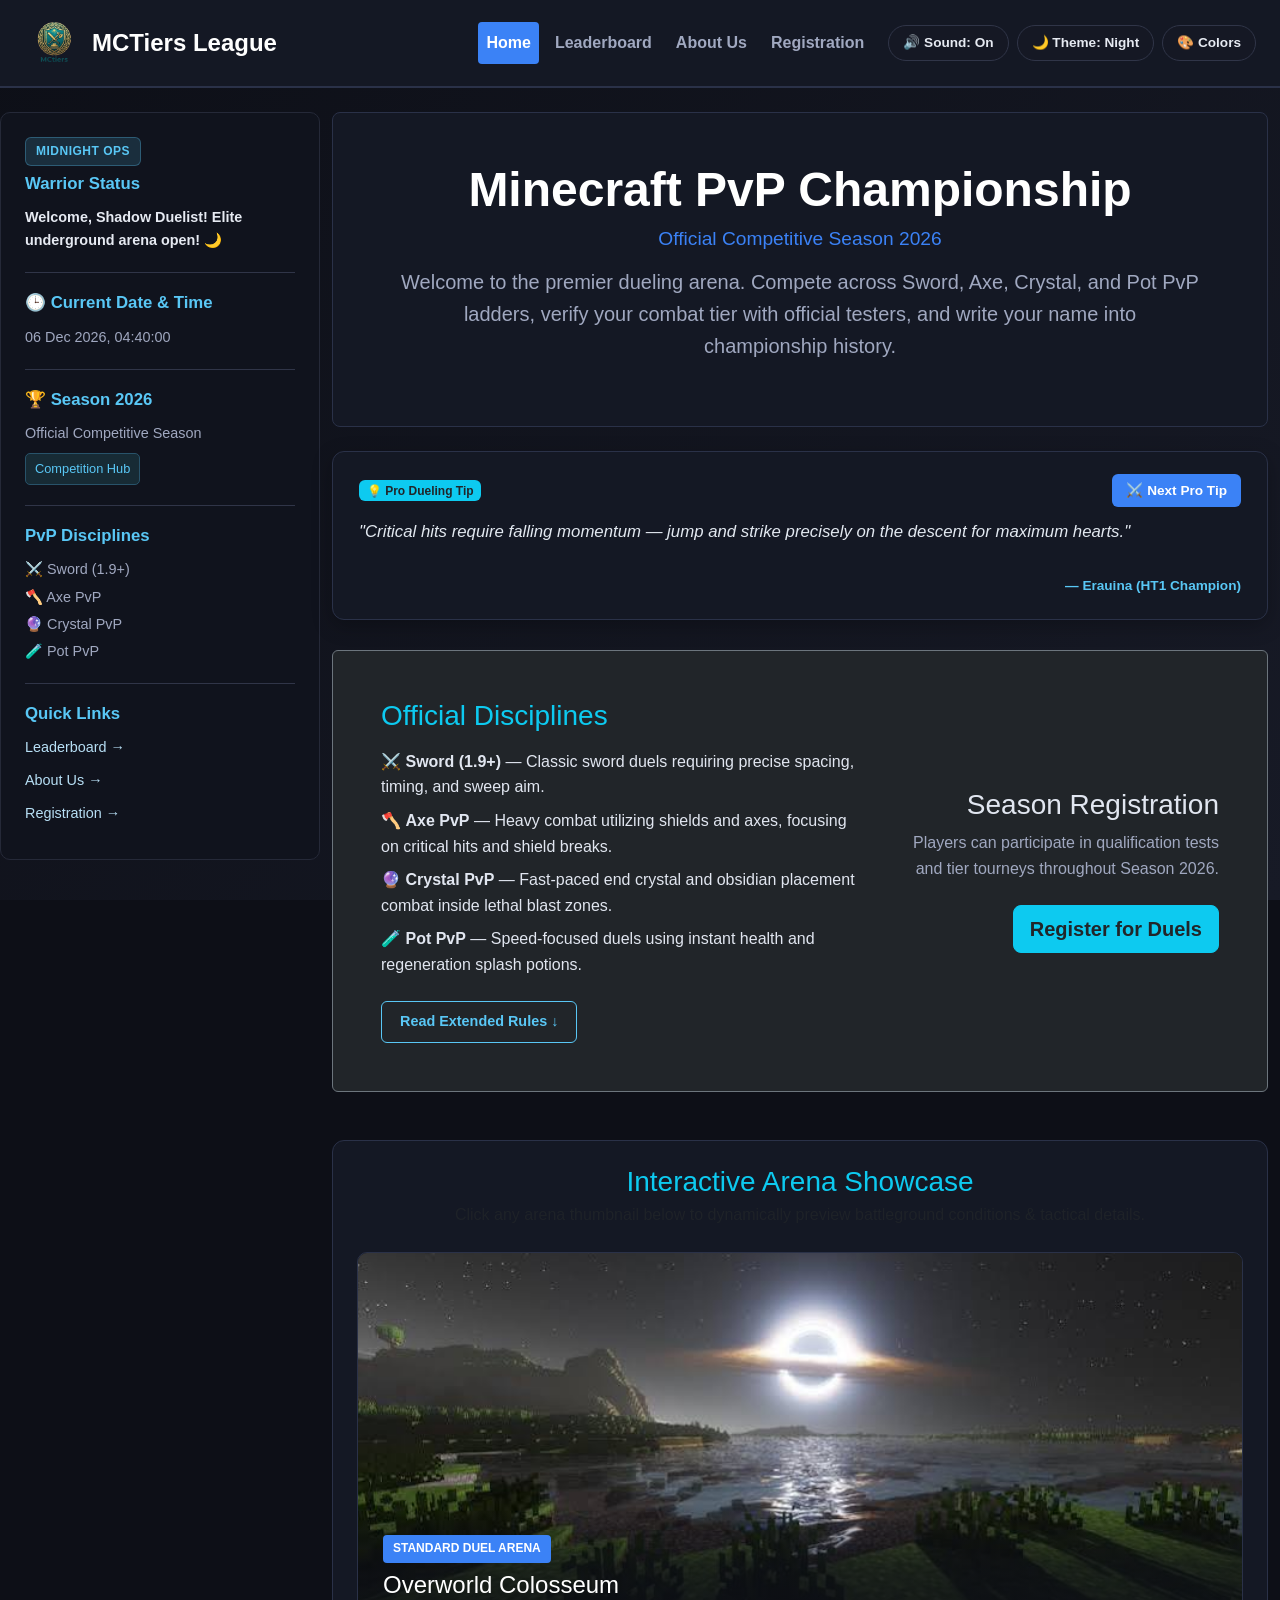
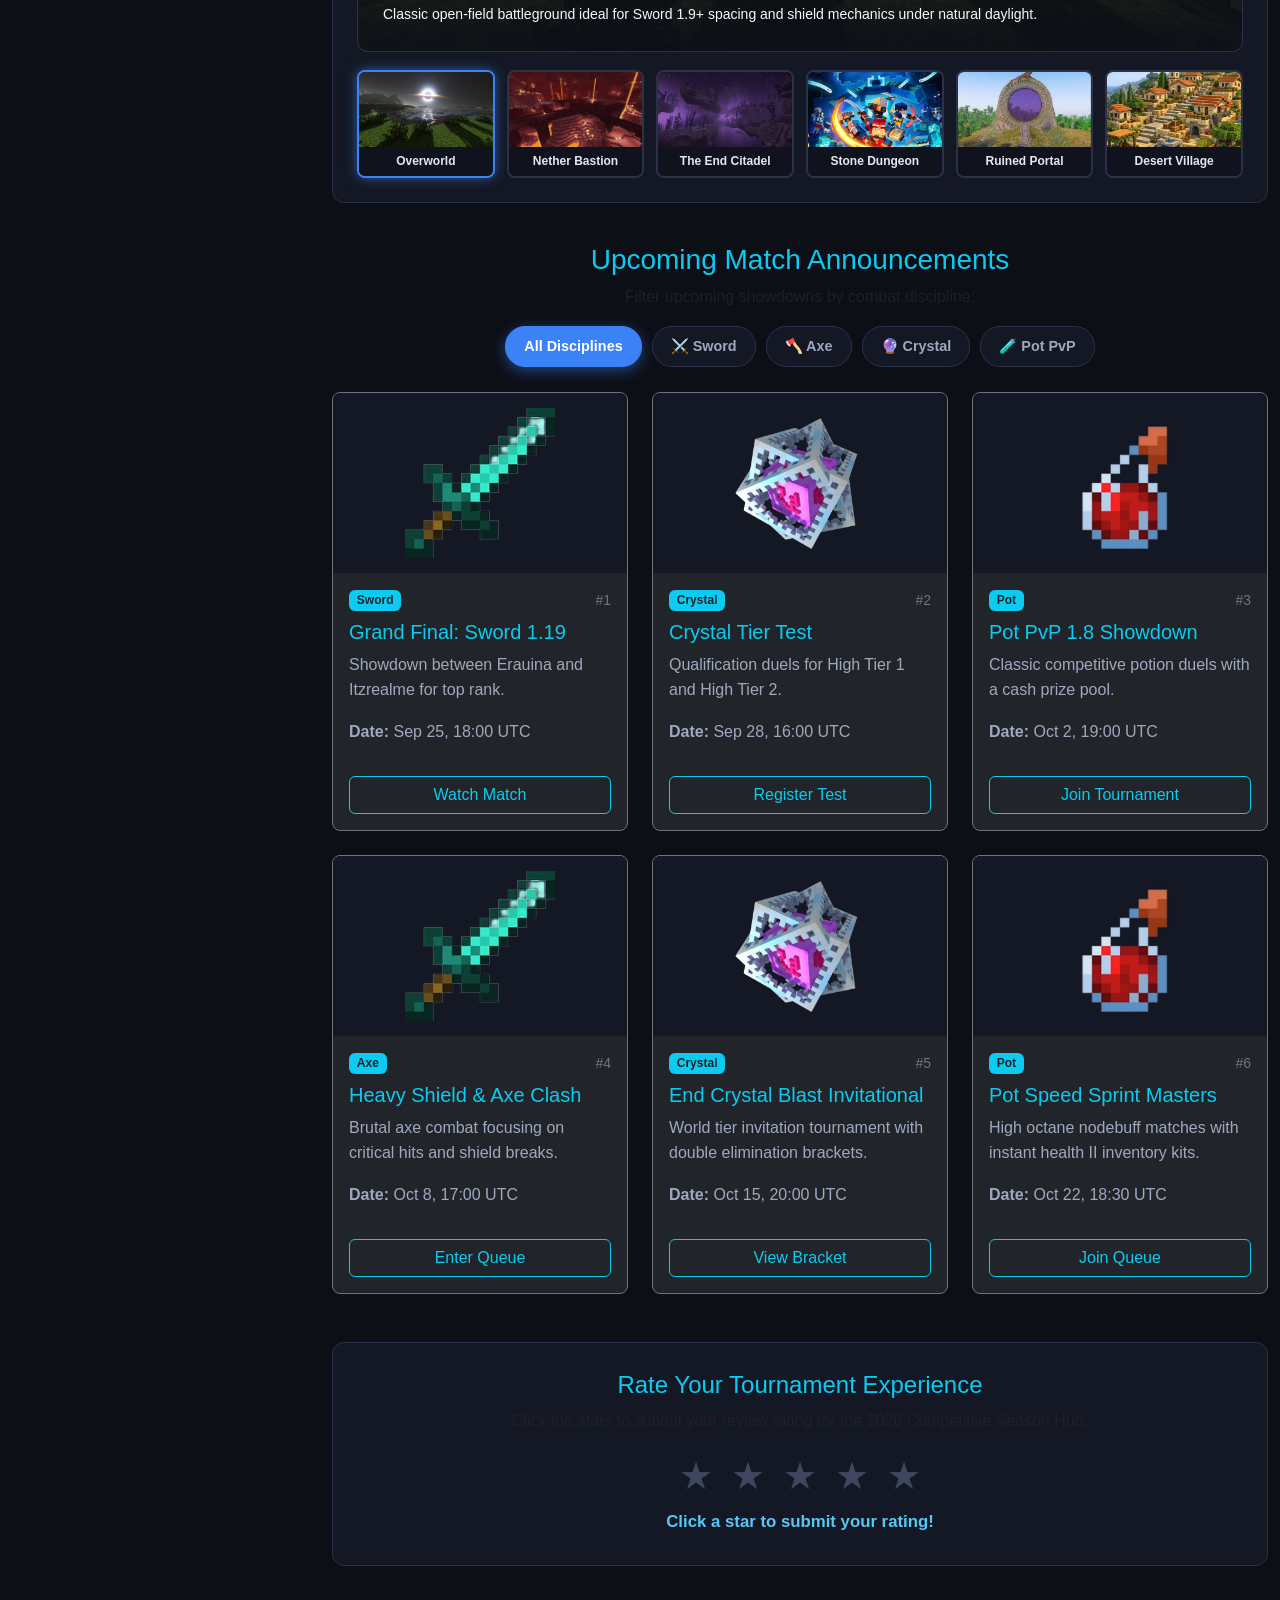
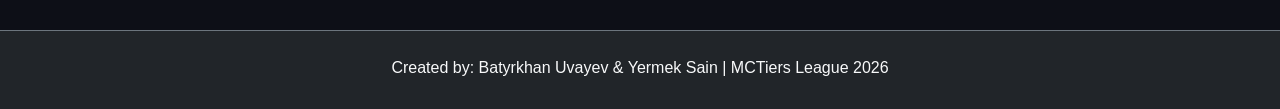
==== commit a35c0be6: "final commit" ====
--- a/index.html
+++ b/index.html
@@ -15,7 +15,7 @@
 
     <div class="page d-flex flex-column min-vh-100">
 
-        <!-- Navigation Header with Keyboard Navigation & Utility Controls -->
+
         <header>
             <nav class="navbar navbar-expand-lg navbar-dark" aria-label="Main navigation">
                 <div class="container-fluid px-sm-2 px-lg-4">
@@ -62,11 +62,8 @@
             </nav>
         </header>
 
-        <!-- Main Body Layout -->
         <div class="container-fluid flex-grow-1">
             <div class="row g-4 align-items-start py-4">
-
-                <!-- Sidebar with Live Clock & Dynamic Time-of-Day Greeting (Switch statement) -->
                 <aside class="site-aside col-lg-3 px-sm-3 px-lg-4 py-4" aria-label="League info sidebar">
                     
                     <div class="aside-section">
@@ -111,10 +108,8 @@
 
                 </aside>
 
-                <!-- Main Content Area -->
                 <main class="col-lg-9">
 
-                    <!-- Hero Section -->
                     <section class="hero-banner p-4 p-lg-5 mb-4 text-center">
                         <h1 class="display-5 fw-bold text-white mb-2">Minecraft PvP Championship</h1>
                         <h2 class="subtitle h4 mb-3">Official Competitive Season 2026</h2>
@@ -123,8 +118,6 @@
                             verify your combat tier with official testers, and write your name into championship history.
                         </p>
                     </section>
-
-                    <!-- Interactive Pro PvP Tip / Quote Generator -->
                     <section class="pvp-tip-box" aria-label="Pro PvP tips generator">
                         <div class="tip-header">
                             <span class="badge bg-info text-dark">💡 Pro Dueling Tip</span>
@@ -138,7 +131,6 @@
                         <div id="pvpTipAuthor" class="tip-author">— Erauina (HT1 Champion)</div>
                     </section>
 
-                    <!-- Official Disciplines & "Read More" Expandable Lore -->
                     <section class="rules-section p-4 p-lg-5 mb-5 bg-dark rounded border border-secondary">
                         <div class="row g-4 align-items-center">
                             <div class="col-lg-7">
@@ -154,7 +146,6 @@
                                     Read Extended Rules ↓
                                 </button>
 
-                                <!-- Hidden content toggled via JavaScript style.display -->
                                 <div id="extendedRules">
                                     <h3 class="h5 text-warning mb-2">Tournament Regulations & Fair Play:</h3>
                                     <p class="small text-muted mb-2">• <strong>Ping Equalization:</strong> Matches are hosted on neutral Frankfurt & Virginia proxy nodes to guarantee balanced knockback.</p>
@@ -171,14 +162,12 @@
                         </div>
                     </section>
 
-                    <!-- Interactive Arena Showcase & Thumbnail Gallery (Attribute Manipulation) -->
                     <section class="arena-showcase" aria-label="Tournament Arenas Gallery">
                         <div class="text-center mb-4">
                             <h2 class="text-info h3 mb-1">Interactive Arena Showcase</h2>
                             <p class="text-muted">Click any arena thumbnail below to dynamically preview battleground conditions & tactical details.</p>
                         </div>
 
-                        <!-- Main Display Image with Dynamic Attributes (src, alt, caption) -->
                         <div class="arena-main-wrap">
                             <img id="arenaDisplayImg" src="images/overworld.jpg" alt="Overworld Colosseum" class="arena-main-img">
                             <div class="arena-caption-overlay">
@@ -190,7 +179,6 @@
                             </div>
                         </div>
 
-                        <!-- Clickable Thumbnails Grid -->
                         <div class="arena-thumbnails" role="group" aria-label="Arena thumbnails">
                             <button type="button" class="arena-thumb-btn active-thumb" data-src="images/overworld.jpg" data-file="overworld.jpg" aria-label="Select Overworld Colosseum">
                                 <img src="images/overworld.jpg" alt="Overworld" class="arena-thumb-img">
@@ -219,13 +207,12 @@
                         </div>
                     </section>
 
-                    <!-- Match Announcements with Dynamic Category Filtering (Switch & Array Methods) -->
                     <section class="mb-5" aria-label="Match Announcements">
                         <div class="text-center mb-4">
                             <h2 class="text-info h3 mb-2">Upcoming Match Announcements</h2>
                             <p class="text-muted">Filter upcoming showdowns by combat discipline:</p>
 
-                            <!-- Filter buttons handled via JS Switch statement -->
+
                             <div class="filter-btn-group" role="group" aria-label="Filter matches by discipline">
                                 <button type="button" class="btn-discipline-filter active" data-discipline="All">All Disciplines</button>
                                 <button type="button" class="btn-discipline-filter" data-discipline="Sword">⚔️ Sword</button>
@@ -235,13 +222,11 @@
                             </div>
                         </div>
 
-                        <!-- Matches Container dynamically generated from JavaScript objects -->
                         <div id="matchesContainer" class="row g-4 matches-container">
                             <!-- Injected by JavaScript -->
                         </div>
                     </section>
 
-                    <!-- Interactive Community Star Rating Box (querySelectorAll, Event Handling & Audio Feedback) -->
                     <section class="star-rating-box" aria-label="Rate the tournament hub">
                         <h2 class="text-info h4 mb-2">Rate Your Tournament Experience</h2>
                         <p class="text-muted mb-1">Click the stars to submit your review rating for the 2026 Competitive Season Hub:</p>
@@ -261,11 +246,10 @@
             </div>
         </div>
 
-        <!-- Footer -->
         <footer class="py-4 text-center mt-auto bg-dark border-top border-secondary">
             <div class="container">
                 <p class="mb-1 text-light">Created by: Batyrkhan Uvayev &amp; Yermek Sain | MCTiers League 2026</p>
-                <small class="text-secondary">Assignment 5: Advanced JavaScript and DOM Manipulation</small>
+                
             </div>
         </footer>
 
--- a/css/style.css
+++ b/css/style.css
@@ -591,13 +591,7 @@
 }
 
 
-/* ==========================================================
-   ASSIGNMENT 5: ADVANCED JAVASCRIPT & DOM MANIPULATION STYLES
-   ========================================================== */
-
-/* ----------------------------------------------------------
-   1. Day / Night Theme Styles
-   ---------------------------------------------------------- */
+
 body.light-theme {
     background-color: #f1f5f9 !important;
     background-image: linear-gradient(135deg, #f8fafc, #e2e8f0) !important;
@@ -665,9 +659,7 @@
     color: #0f172a !important;
 }
 
-/* ----------------------------------------------------------
-   2. Navbar Interactive Utility Buttons
-   ---------------------------------------------------------- */
+
 .nav-actions-container {
     display: flex;
     align-items: center;
@@ -704,9 +696,7 @@
     outline-offset: 2px;
 }
 
-/* ----------------------------------------------------------
-   3. Dynamic Greeting Badge & Sidebar Styling
-   ---------------------------------------------------------- */
+
 .greeting-badge {
     display: inline-block;
     padding: 4px 10px;
@@ -728,9 +718,7 @@
     margin-bottom: 0;
 }
 
-/* ----------------------------------------------------------
-   4. Pro PvP Tip Generator Card
-   ---------------------------------------------------------- */
+
 .pvp-tip-box {
     background: #141824;
     border: 1px solid #2a3148;
@@ -787,9 +775,7 @@
     transform: rotate(1deg) scale(1.03);
 }
 
-/* ----------------------------------------------------------
-   5. Extended Rules & Read More Toggle
-   ---------------------------------------------------------- */
+
 #extendedRules {
     display: none;
     margin-top: 20px;
@@ -820,9 +806,7 @@
     color: #ffffff;
 }
 
-/* ----------------------------------------------------------
-   6. Tournament Discipline Filter System
-   ---------------------------------------------------------- */
+
 .filter-btn-group {
     display: flex;
     flex-wrap: wrap;
@@ -860,9 +844,7 @@
     transition: opacity 0.25s ease;
 }
 
-/* ----------------------------------------------------------
-   7. Interactive Arena Showcase & Gallery (Attribute Manipulation)
-   ---------------------------------------------------------- */
+
 .arena-showcase {
     background: #141824;
     border: 1px solid #2a3148;
@@ -960,9 +942,6 @@
     text-overflow: ellipsis;
 }
 
-/* ----------------------------------------------------------
-   8. Star Rating Box (DOM Selection & Style / Content Updates)
-   ---------------------------------------------------------- */
 .star-rating-box {
     background: #141824;
     border: 1px solid #2a3148;
@@ -1017,9 +996,7 @@
     margin-bottom: 0;
 }
 
-/* ----------------------------------------------------------
-   9. Leaderboard Statistics & Live Search Styles
-   ---------------------------------------------------------- */
+
 .stat-card {
     background: #141824;
     border: 1px solid #2a3148;
@@ -1073,9 +1050,7 @@
 .tier-ht2 { background: rgba(59, 130, 246, 0.2); color: #60a5fa; border: 1px solid #3b82f6; }
 .tier-lt2 { background: rgba(168, 85, 247, 0.2); color: #c084fc; border: 1px solid #a855f7; }
 
-/* ----------------------------------------------------------
-   10. Multi-Step Registration Form Styles (Callbacks & Wizard)
-   ---------------------------------------------------------- */
+
 .registration-card {
     background: #141824;
     border: 1px solid #2a3148;
